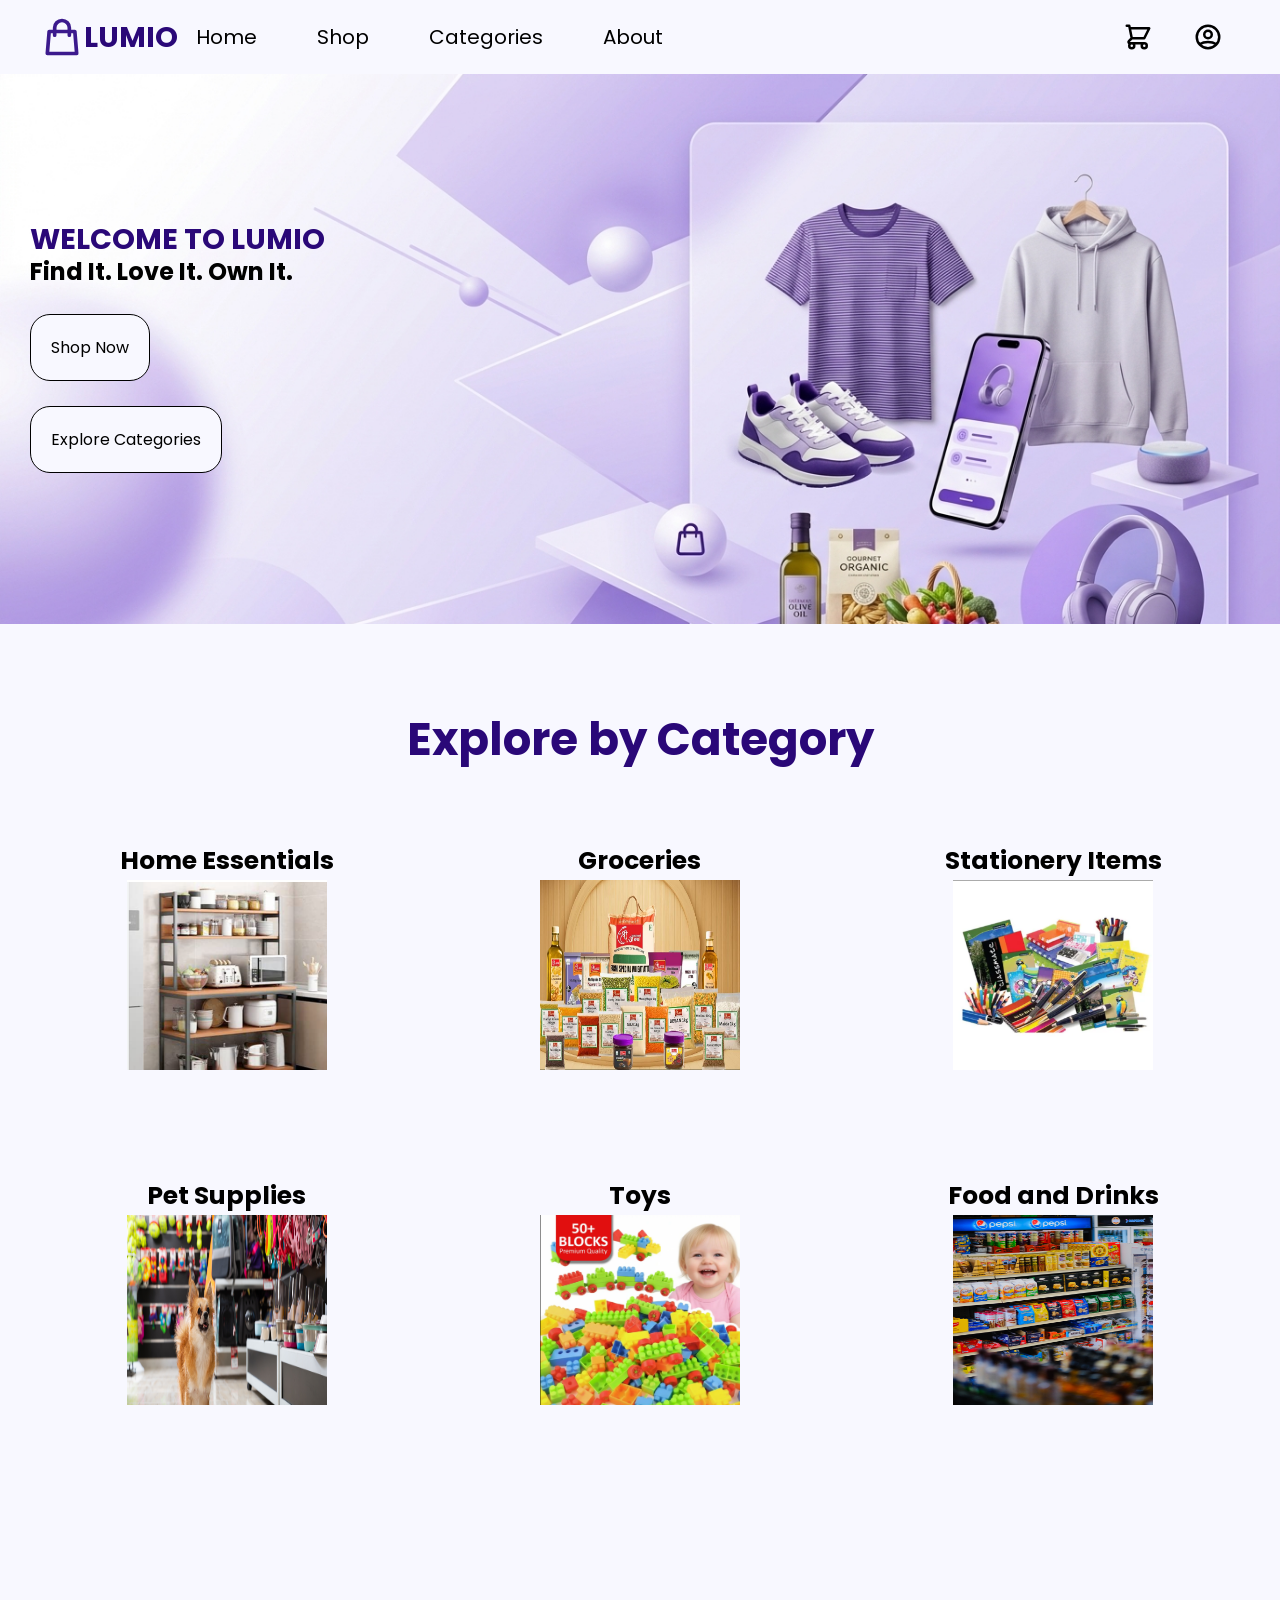
==== index.html @ 8ba70342 "Added the cart page" ====
<!DOCTYPE html>
<html lang="en">

<head>
  <meta charset="UTF-8">
  <meta name="viewport" content="width=device-width, initial-scale=1.0">
  <title>LUMIO</title>
  <link rel="stylesheet" href="./styles.css">
  <link rel="preconnect" href="https://fonts.googleapis.com">
  <link rel="preconnect" href="https://fonts.gstatic.com" crossorigin>
  <link
    href="https://fonts.googleapis.com/css2?family=Poppins:ital,wght@0,100;0,200;0,300;0,400;0,500;0,600;0,700;0,800;0,900;1,100;1,200;1,300;1,400;1,500;1,600;1,700;1,800;1,900&display=swap"
    rel="stylesheet">
</head>

<body>
  <div class="header">
      <svg xmlns="http://www.w3.org/2000/svg" width="44" height="44" viewBox="0 0 24 24" fill="none" stroke="#3C1A8D"
        stroke-width="2" stroke-linecap="round" stroke-linejoin="round">
        <path d="M16 11V7a4 4 0 0 0-8 0v4M5 9h14l1 12H4L5 9z" />
      </svg><span>
        <a href="./index.html"><h1>LUMIO</h1></a>
      </span>

    <ul class="links">
      <li class="links"><a href="./index.html">Home</a></li>
      <li class="links"><a href="#">Shop</a></li>
      <li class="links"><a href="./public/categories.html">Categories</a></li>
      <li class="links"><a href="./public/about.html">About</a></li>

      <div class="icons">
        <li>
          <a href="./public/cart.html"><svg xmlns="http://www.w3.org/2000/svg" width="30" height="30"
              viewBox="0 0 24 24" fill="none" stroke="currentColor" stroke-width="2" stroke-linecap="round"
              stroke-linejoin="round">
              <path
                d="M3 3h2l.4 2M7 13h10l4-8H5.4M7 13L5.4 5M7 13l-2.293 2.293c-.63.63-.184 1.707.707 1.707H17m0 0a2 2 0 100 4 2 2 0 000-4zm-8 2a2 2 0 11-4 0 2 2 0 014 0z" />
            </svg></a>
        </li>
        <li>
          <svg xmlns="http://www.w3.org/2000/svg" width="30" height="30" viewBox="0 0 24 24" fill="none"
            stroke="currentColor" stroke-width="2" stroke-linecap="round" stroke-linejoin="round">
            <path
              d="M5.121 17.804A13.937 13.937 0 0112 16c2.5 0 4.847.655 6.879 1.804M15 10a3 3 0 11-6 0 3 3 0 016 0zm6 2a9 9 0 11-18 0 9 9 0 0118 0z" />
          </svg>
        </li>
      </div>

    </ul>
  </div>

  <section class="banner">
    <h1>WELCOME TO LUMIO</h1>
    <h2>Find It. Love It. Own It.</h2>
    <br>
    <a id="shop-now" href="./index.html">Shop Now</a>
    <br>
    <a id="categories" href="./public/categories.html">Explore Categories</a>

  </section>

  <section class="main-content">
    <h1>Explore by Category</h1>
    <div class="rows">
      <div class="home">
        <h2>Home Essentials</h2>
        <a href="./public/home.html"><img src="./assets/images/home.png" alt=""></a>
      </div>
      <div class="groceries">
        <h2>Groceries</h2>
        <a href="./public/groceries.html"><img src="./assets/images/groceries.jpg" alt=""></a>
      </div>
      <div class="stationery">
        <h2>Stationery Items</h2>
        <a href="./public/stationery.html"><img src="./assets/images/stationery.png" alt=""></a>
      </div>
      <div class="pet">
        <h2>Pet Supplies</h2>
        <a href="./public/pet.html"><img src="./assets/images/pets.png" alt=""></a>
      </div>
      <div class="toys">
        <h2>Toys</h2>
        <a href="./public/toys.html"><img src="./assets/images/toys.png" alt=""></a>
      </div>
      <div class="food_drinks">
        <h2>Food and Drinks</h2>
        <a href="./public/food_drinks.html"><img src="./assets/images/food_drinks.jpg" alt=""></a>
      </div>
    </div>
  </section>
</body>

</html>
---- styles.css ----
* {
  margin: 0;
  padding: 0;
  background-color: ghostwhite;
  box-sizing: border-box;
  font-family: "Poppins", sans-serif;
}


.header {
  display: flex;
  justify-content: space-between;
  align-items: center;
  padding: 15px 40px;
  /* 40px provides padding on left & right */
  width: 100%;
}

/* Brand Logo & Name */
.header>svg,
svg {
  display: block;
  margin: 0;
}

h1 {
  font-size: 1.8rem;
  line-height: 1;
  font-optical-sizing: auto;
  font-weight: 700;
  font-style: normal;
  color: #2A0878;
}

/* Nav Links */
.links {
  list-style: none;
  display: flex;
  align-items: center;
  gap: 60px;
  margin: 0 auto;
  /* keeps links centered */
  font-optical-sizing: auto;
  font-weight: 400;
  font-style: normal;
  font-size: 20px;
}

.links li a{
  text-decoration: none;
  position: relative;
}

/* Icons on the far right with a gap */
.icons {
  display: flex;
  align-items: center;
  gap: 40px;
  margin-left: 400px;
  /* pushes icons all the way to the right */
  margin-right: 0px;
  /* adjust this value to increase/decrease gap from the right */
}

a {
  text-decoration: none;
  color: black;
}


.banner {
  background-image: url(./assets/images/banner.png);
  background-size: cover;
  width: 100%;
  height: 550px;

  display: flex;
  flex-direction: column;
  justify-content: center;
  align-items: flex-start;
  padding: 30px;
}

.banner > h1,.banner>h2 {
  background: transparent;
}

.banner #shop-now {
  border: 1px solid black;
  padding: 20px;
  border-radius: 20px;
}

.banner #categories {
  border: 1px solid black;
  padding: 20px;
  border-radius: 20px;
}

.main-content {
  padding: 10px;
}

.main-content h1 {
  margin: auto;
  text-align: center;
  font-size: 45px;
  padding: 20px;
  margin-top: 5%;
}

.rows {
  padding: 60px;
  display: grid;
  grid-template-rows: repeat(3, 1fr);
  grid-template-columns: repeat(3, 1fr);
  gap: 100px;
}

.rows div {
  display: flex;
  flex-direction: column;
  align-items: center;
}

.rows img {
  height: 190px;
  width: 200px;
}

.rows h2 {
  font-size:25px;
}
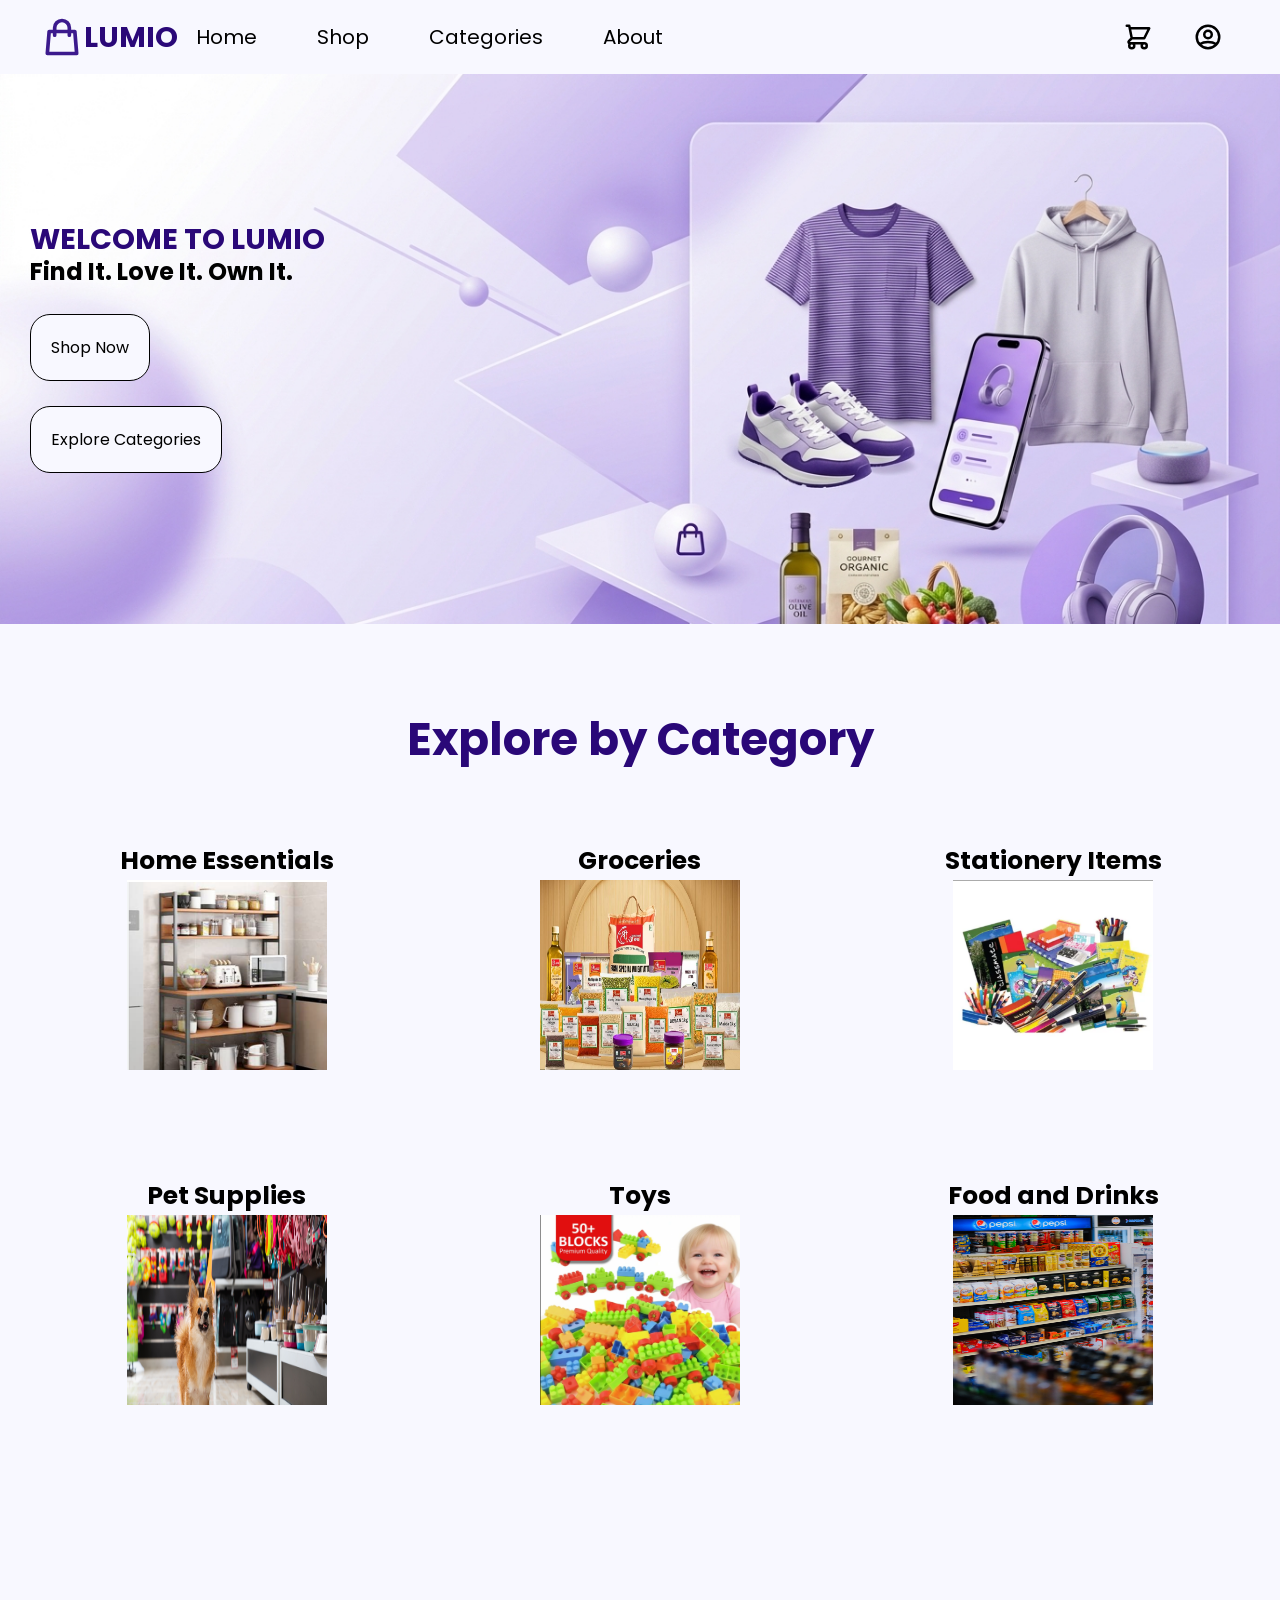
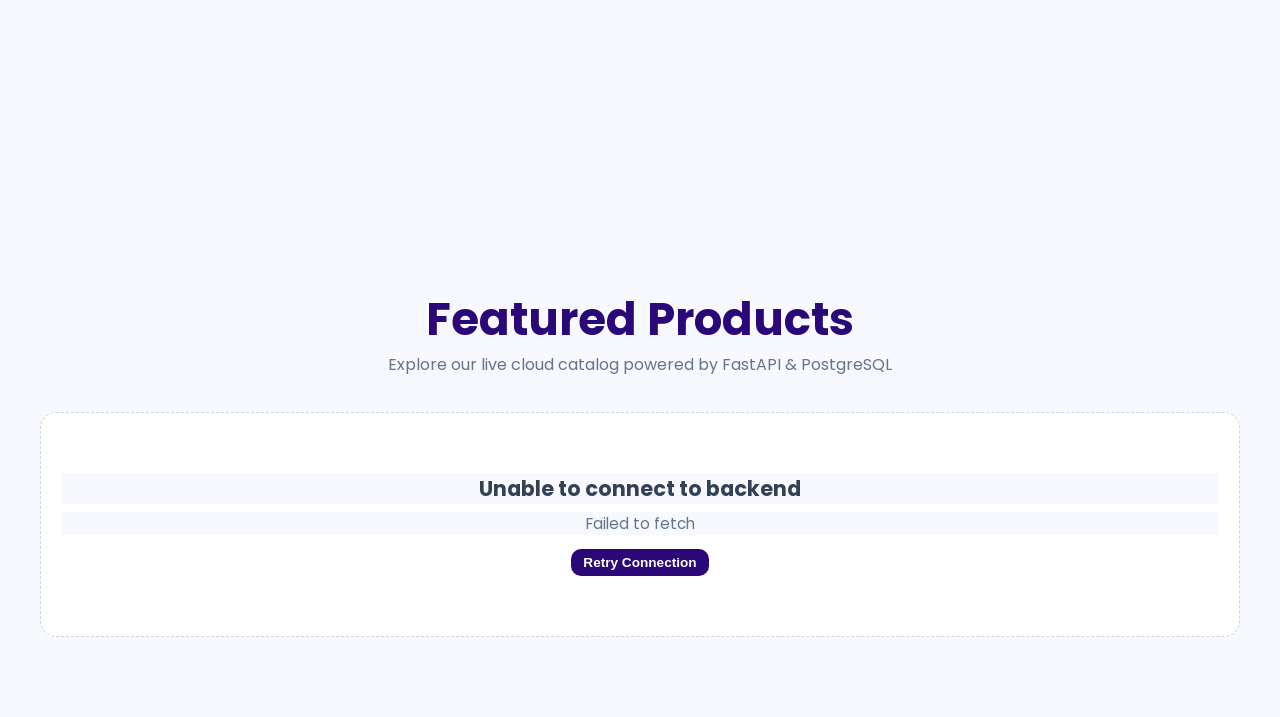
==== commit 3b970f60: "feat: integrate user and product backend with frontend catalog and cart Connect the static frontend " ====
--- a/index.html
+++ b/index.html
@@ -6,6 +6,7 @@
   <meta name="viewport" content="width=device-width, initial-scale=1.0">
   <title>LUMIO</title>
   <link rel="stylesheet" href="./styles.css">
+  <link rel="stylesheet" href="./assets/css/lumio-integration.css">
   <link rel="preconnect" href="https://fonts.googleapis.com">
   <link rel="preconnect" href="https://fonts.gstatic.com" crossorigin>
   <link
@@ -24,7 +25,7 @@
 
     <ul class="links">
       <li class="links"><a href="./index.html">Home</a></li>
-      <li class="links"><a href="#">Shop</a></li>
+      <li class="links"><a href="#featured-products">Shop</a></li>
       <li class="links"><a href="./public/categories.html">Categories</a></li>
       <li class="links"><a href="./public/about.html">About</a></li>
 
@@ -53,7 +54,7 @@
     <h1>WELCOME TO LUMIO</h1>
     <h2>Find It. Love It. Own It.</h2>
     <br>
-    <a id="shop-now" href="./index.html">Shop Now</a>
+    <a id="shop-now" href="#featured-products">Shop Now</a>
     <br>
     <a id="categories" href="./public/categories.html">Explore Categories</a>
 
@@ -88,6 +89,25 @@
       </div>
     </div>
   </section>
+
+  <!-- Featured Products from Backend (PostgreSQL) -->
+  <section class="main-content" id="featured-products" style="margin-top: 30px; margin-bottom: 80px; padding: 0 40px;">
+    <h1>Featured Products</h1>
+    <p style="text-align: center; color: #64748b; font-size: 1rem; margin-top: -10px; margin-bottom: 35px;">
+      Explore our live cloud catalog powered by FastAPI & PostgreSQL
+    </p>
+    <div class="catalog-grid" id="catalog-grid" data-category="All">
+      <div class="lumio-loading-spinner">
+        <div class="lumio-spinner-circle"></div>
+        <span>Loading products from database...</span>
+      </div>
+    </div>
+  </section>
+
+  <!-- Full-Stack Backend Integration Scripts -->
+  <script src="./assets/js/api.js"></script>
+  <script src="./assets/js/lumio-ui.js"></script>
+  <script src="./assets/js/catalog.js"></script>
 </body>
 
 </html>
--- a/assets/css/lumio-integration.css
+++ b/assets/css/lumio-integration.css
@@ -0,0 +1,632 @@
+/* =========================================================
+   LUMIO Full-Stack Integration Styles
+   Colors: #2A0878, #3C1A8D, Accent: #7C3AED, Background: ghostwhite
+   ========================================================= */
+
+/* Header Cart Badge & User Pill */
+.header .icons li {
+  position: relative;
+  cursor: pointer;
+  display: flex;
+  align-items: center;
+}
+
+.cart-icon-wrapper {
+  position: relative;
+  display: inline-flex;
+  align-items: center;
+  justify-content: center;
+}
+
+.cart-badge {
+  position: absolute;
+  top: -8px;
+  right: -10px;
+  background-color: #ef4444;
+  color: #ffffff;
+  font-size: 0.72rem;
+  font-weight: 700;
+  min-width: 20px;
+  height: 20px;
+  border-radius: 9999px;
+  display: inline-flex;
+  align-items: center;
+  justify-content: center;
+  padding: 0 4px;
+  box-shadow: 0 2px 6px rgba(239, 68, 68, 0.4);
+  transition: transform 0.2s cubic-bezier(0.175, 0.885, 0.32, 1.275);
+}
+
+.cart-badge.bump {
+  transform: scale(1.3);
+}
+
+.user-status-pill {
+  display: inline-flex;
+  align-items: center;
+  gap: 8px;
+  padding: 6px 14px;
+  background-color: #ede9fe;
+  color: #3c1a8d;
+  border-radius: 20px;
+  font-size: 0.85rem;
+  font-weight: 600;
+  cursor: pointer;
+  transition: all 0.2s;
+  border: 1px solid #ddd6fe;
+}
+
+.user-status-pill:hover {
+  background-color: #ddd6fe;
+}
+
+.user-status-pill .user-role-badge {
+  font-size: 0.7rem;
+  text-transform: uppercase;
+  background: #3c1a8d;
+  color: #ffffff;
+  padding: 2px 7px;
+  border-radius: 10px;
+}
+
+/* Modals Overlay */
+.lumio-modal-backdrop {
+  position: fixed;
+  inset: 0;
+  background-color: rgba(15, 23, 42, 0.55);
+  backdrop-filter: blur(4px);
+  z-index: 99999;
+  display: flex;
+  align-items: center;
+  justify-content: center;
+  padding: 20px;
+  opacity: 0;
+  pointer-events: none;
+  transition: opacity 0.25s ease;
+}
+
+.lumio-modal-backdrop.active {
+  opacity: 1;
+  pointer-events: auto;
+}
+
+.lumio-modal {
+  background: #ffffff;
+  border-radius: 16px;
+  box-shadow: 0 20px 40px rgba(42, 8, 120, 0.16);
+  width: 100%;
+  max-width: 520px;
+  max-height: 90vh;
+  overflow-y: auto;
+  position: relative;
+  transform: scale(0.95) translateY(10px);
+  transition: transform 0.25s ease;
+  padding: 28px;
+}
+
+.lumio-modal-backdrop.active .lumio-modal {
+  transform: scale(1) translateY(0);
+}
+
+.lumio-modal.modal-large {
+  max-width: 760px;
+}
+
+.modal-header {
+  display: flex;
+  align-items: center;
+  justify-content: space-between;
+  margin-bottom: 20px;
+  border-bottom: 1px solid #f1f1f5;
+  padding-bottom: 14px;
+}
+
+.modal-header h3 {
+  font-size: 1.4rem;
+  color: #2a0878;
+  font-weight: 700;
+  display: flex;
+  align-items: center;
+  gap: 10px;
+}
+
+.modal-close-btn {
+  background: transparent;
+  border: none;
+  font-size: 1.5rem;
+  color: #94a3b8;
+  cursor: pointer;
+  line-height: 1;
+  padding: 4px 8px;
+  border-radius: 6px;
+  transition: all 0.2s;
+}
+
+.modal-close-btn:hover {
+  color: #1e293b;
+  background: #f1f5f9;
+}
+
+/* Auth Tabs */
+.auth-tabs {
+  display: flex;
+  background: #f1f5f9;
+  border-radius: 10px;
+  padding: 4px;
+  margin-bottom: 22px;
+  gap: 4px;
+}
+
+.auth-tab-btn {
+  flex: 1;
+  padding: 10px;
+  border: none;
+  background: transparent;
+  font-size: 0.92rem;
+  font-weight: 600;
+  color: #64748b;
+  border-radius: 8px;
+  cursor: pointer;
+  transition: all 0.2s;
+}
+
+.auth-tab-btn.active {
+  background: #ffffff;
+  color: #2a0878;
+  box-shadow: 0 2px 8px rgba(0, 0, 0, 0.06);
+}
+
+/* Form Controls */
+.lumio-form-group {
+  margin-bottom: 16px;
+}
+
+.lumio-form-group label {
+  display: block;
+  font-size: 0.88rem;
+  font-weight: 600;
+  color: #334155;
+  margin-bottom: 6px;
+}
+
+.lumio-form-control {
+  width: 100%;
+  padding: 11px 14px;
+  border: 1.5px solid #e2e8f0;
+  border-radius: 10px;
+  font-size: 0.95rem;
+  font-family: inherit;
+  transition: border-color 0.2s, box-shadow 0.2s;
+  background-color: #f8fafc;
+  outline: none;
+}
+
+.lumio-form-control:focus {
+  border-color: #3c1a8d;
+  background-color: #ffffff;
+  box-shadow: 0 0 0 3px rgba(60, 26, 141, 0.12);
+}
+
+.lumio-form-row {
+  display: flex;
+  gap: 14px;
+}
+
+.lumio-form-row .lumio-form-group {
+  flex: 1;
+}
+
+/* Lumio Buttons */
+.lumio-btn {
+  display: inline-flex;
+  align-items: center;
+  justify-content: center;
+  gap: 8px;
+  width: 100%;
+  padding: 12px 20px;
+  border: none;
+  border-radius: 10px;
+  font-size: 0.98rem;
+  font-weight: 600;
+  cursor: pointer;
+  transition: all 0.2s;
+}
+
+.lumio-btn-primary {
+  background-color: #2a0878;
+  color: #ffffff;
+}
+
+.lumio-btn-primary:hover {
+  background-color: #3c1a8d;
+  box-shadow: 0 4px 12px rgba(42, 8, 120, 0.25);
+}
+
+.lumio-btn-secondary {
+  background-color: #f1f5f9;
+  color: #334155;
+}
+
+.lumio-btn-secondary:hover {
+  background-color: #e2e8f0;
+}
+
+.lumio-btn-danger {
+  background-color: #fee2e2;
+  color: #dc2626;
+}
+
+.lumio-btn-danger:hover {
+  background-color: #fecaca;
+}
+
+.lumio-btn-sm {
+  padding: 6px 12px;
+  font-size: 0.85rem;
+  width: auto;
+}
+
+/* Quick Login Demo Buttons */
+.demo-quick-logins {
+  margin-top: 18px;
+  padding: 12px;
+  background: #faf5ff;
+  border: 1px dashed #d8b4fe;
+  border-radius: 10px;
+}
+
+.demo-quick-logins p {
+  font-size: 0.8rem;
+  color: #6b21a8;
+  font-weight: 600;
+  margin-bottom: 8px;
+}
+
+.demo-login-tags {
+  display: flex;
+  flex-direction: column;
+  gap: 6px;
+}
+
+.demo-login-btn {
+  background: #ffffff;
+  border: 1px solid #e9d5ff;
+  border-radius: 8px;
+  padding: 7px 12px;
+  font-size: 0.82rem;
+  text-align: left;
+  cursor: pointer;
+  color: #3b0764;
+  display: flex;
+  justify-content: space-between;
+  align-items: center;
+  transition: all 0.15s;
+}
+
+.demo-login-btn:hover {
+  background: #f3e8ff;
+  border-color: #c084fc;
+}
+
+/* User Profile Card inside Modal */
+.user-profile-card {
+  text-align: center;
+  padding: 10px 0;
+}
+
+.user-profile-avatar {
+  width: 72px;
+  height: 72px;
+  border-radius: 50%;
+  background: linear-gradient(135deg, #3c1a8d, #7c3aed);
+  color: #ffffff;
+  font-size: 1.8rem;
+  font-weight: 700;
+  display: inline-flex;
+  align-items: center;
+  justify-content: center;
+  margin-bottom: 12px;
+  box-shadow: 0 4px 12px rgba(60, 26, 141, 0.25);
+}
+
+.user-profile-name {
+  font-size: 1.3rem;
+  font-weight: 700;
+  color: #1e1b4b;
+}
+
+.user-profile-email {
+  font-size: 0.9rem;
+  color: #64748b;
+  margin-bottom: 10px;
+}
+
+.user-profile-meta {
+  display: flex;
+  justify-content: center;
+  gap: 12px;
+  margin-bottom: 20px;
+}
+
+.profile-tag {
+  display: inline-flex;
+  align-items: center;
+  gap: 5px;
+  padding: 4px 12px;
+  border-radius: 20px;
+  font-size: 0.8rem;
+  font-weight: 600;
+  background: #f1f5f9;
+  color: #475569;
+}
+
+.profile-tag.role-retailer {
+  background: #fef3c7;
+  color: #b45309;
+}
+
+.profile-tag.role-customer {
+  background: #dbeafe;
+  color: #1d4ed8;
+}
+
+/* Toast Notifications */
+.lumio-toast-container {
+  position: fixed;
+  bottom: 24px;
+  right: 24px;
+  display: flex;
+  flex-direction: column;
+  gap: 10px;
+  z-index: 100000;
+  pointer-events: none;
+}
+
+.lumio-toast {
+  background: #ffffff;
+  color: #1e293b;
+  padding: 14px 20px;
+  border-radius: 12px;
+  box-shadow: 0 10px 30px rgba(0, 0, 0, 0.12);
+  display: flex;
+  align-items: center;
+  gap: 12px;
+  font-size: 0.92rem;
+  font-weight: 500;
+  border-left: 5px solid #2a0878;
+  pointer-events: auto;
+  animation: toastSlideIn 0.3s ease forwards;
+  min-width: 280px;
+  max-width: 420px;
+}
+
+.lumio-toast.success {
+  border-left-color: #10b981;
+}
+
+.lumio-toast.error {
+  border-left-color: #ef4444;
+}
+
+@keyframes toastSlideIn {
+  from {
+    transform: translateX(100%);
+    opacity: 0;
+  }
+  to {
+    transform: translateX(0);
+    opacity: 1;
+  }
+}
+
+/* Retailer Product Management Table */
+.retailer-product-table {
+  width: 100%;
+  border-collapse: collapse;
+  margin-top: 15px;
+  font-size: 0.88rem;
+}
+
+.retailer-product-table th,
+.retailer-product-table td {
+  padding: 10px 12px;
+  text-align: left;
+  border-bottom: 1px solid #f1f5f9;
+}
+
+.retailer-product-table th {
+  background: #f8fafc;
+  color: #475569;
+  font-weight: 600;
+}
+
+.retailer-product-table tr:hover td {
+  background: #fdfcff;
+}
+
+/* Loading & Empty States */
+.lumio-loading-spinner {
+  display: flex;
+  flex-direction: column;
+  align-items: center;
+  justify-content: center;
+  padding: 60px 20px;
+  color: #2a0878;
+  font-weight: 600;
+  gap: 12px;
+  grid-column: 1 / -1;
+}
+
+.lumio-spinner-circle {
+  width: 40px;
+  height: 40px;
+  border: 4px solid #e9d5ff;
+  border-top-color: #3c1a8d;
+  border-radius: 50%;
+  animation: spin 0.8s linear infinite;
+}
+
+@keyframes spin {
+  to {
+    transform: rotate(360deg);
+  }
+}
+
+.lumio-empty-state {
+  grid-column: 1 / -1;
+  text-align: center;
+  padding: 60px 20px;
+  background: #ffffff;
+  border-radius: 16px;
+  border: 1px dashed #cbd5e1;
+}
+
+.lumio-empty-state h3 {
+  font-size: 1.3rem;
+  color: #334155;
+  margin-bottom: 8px;
+}
+
+.lumio-empty-state p {
+  color: #64748b;
+  font-size: 0.95rem;
+}
+
+/* =========================================================
+   CATALOG GRID & CARDS (SHARED STYLES)
+   ========================================================= */
+.catalog-grid {
+  display: grid;
+  grid-template-columns: repeat(auto-fill, minmax(260px, 1fr));
+  gap: 22px;
+  background: transparent;
+  width: 100%;
+}
+
+.card {
+  background-color: #ffffff;
+  border: 1px solid #e9e3f7;
+  border-radius: 12px;
+  overflow: hidden;
+  box-shadow: 0 4px 14px rgba(42, 8, 120, 0.04);
+  display: flex;
+  flex-direction: column;
+  transition: transform 0.2s, box-shadow 0.2s;
+}
+
+.card:hover {
+  transform: translateY(-4px);
+  box-shadow: 0 8px 22px rgba(42, 8, 120, 0.08);
+}
+
+.card-media {
+  width: 100%;
+  height: 200px;
+  background-color: #f7f6fb;
+  display: flex;
+  align-items: center;
+  justify-content: center;
+  overflow: hidden;
+}
+
+.card-media img {
+  width: 100%;
+  height: 100%;
+  object-fit: cover;
+}
+
+.card-info {
+  padding: 16px;
+  display: flex;
+  flex-direction: column;
+  flex-grow: 1;
+  background-color: #ffffff;
+}
+
+.card-info h3 {
+  font-size: 1.05rem;
+  font-weight: 600;
+  color: #1e1b4b;
+  margin-bottom: 6px;
+  background: transparent;
+}
+
+.card-info .price {
+  font-size: 1.25rem;
+  font-weight: 700;
+  color: #2a0878;
+  margin-bottom: 6px;
+  background: transparent;
+}
+
+.badge {
+  display: inline-block;
+  align-self: flex-start;
+  font-size: 0.75rem;
+  font-weight: 600;
+  padding: 3px 10px;
+  border-radius: 12px;
+  margin-bottom: 8px;
+}
+
+.badge.in-stock {
+  color: #16a34a;
+  background-color: #dcfce7;
+}
+
+.badge.low-stock {
+  color: #d97706;
+  background-color: #fef3c7;
+}
+
+.rating {
+  display: flex;
+  align-items: center;
+  gap: 4px;
+  font-size: 0.82rem;
+  margin-bottom: 14px;
+  background: transparent;
+}
+
+.rating .star {
+  color: #eab308;
+  font-size: 1rem;
+  background: transparent;
+}
+
+.rating .score {
+  font-weight: 600;
+  color: #1f2937;
+  background: transparent;
+}
+
+.rating .count {
+  color: #6b7280;
+  background: transparent;
+}
+
+.cart-btn {
+  margin-top: auto;
+  width: 100%;
+  padding: 10px;
+  background-color: #2a0878;
+  color: #ffffff;
+  border: none;
+  border-radius: 8px;
+  font-size: 0.92rem;
+  font-weight: 600;
+  display: flex;
+  align-items: center;
+  justify-content: center;
+  gap: 8px;
+  cursor: pointer;
+  transition: opacity 0.2s;
+}
+
+.cart-btn:hover {
+  opacity: 0.9;
+}
+
+.cart-btn svg {
+  background: transparent;
+}
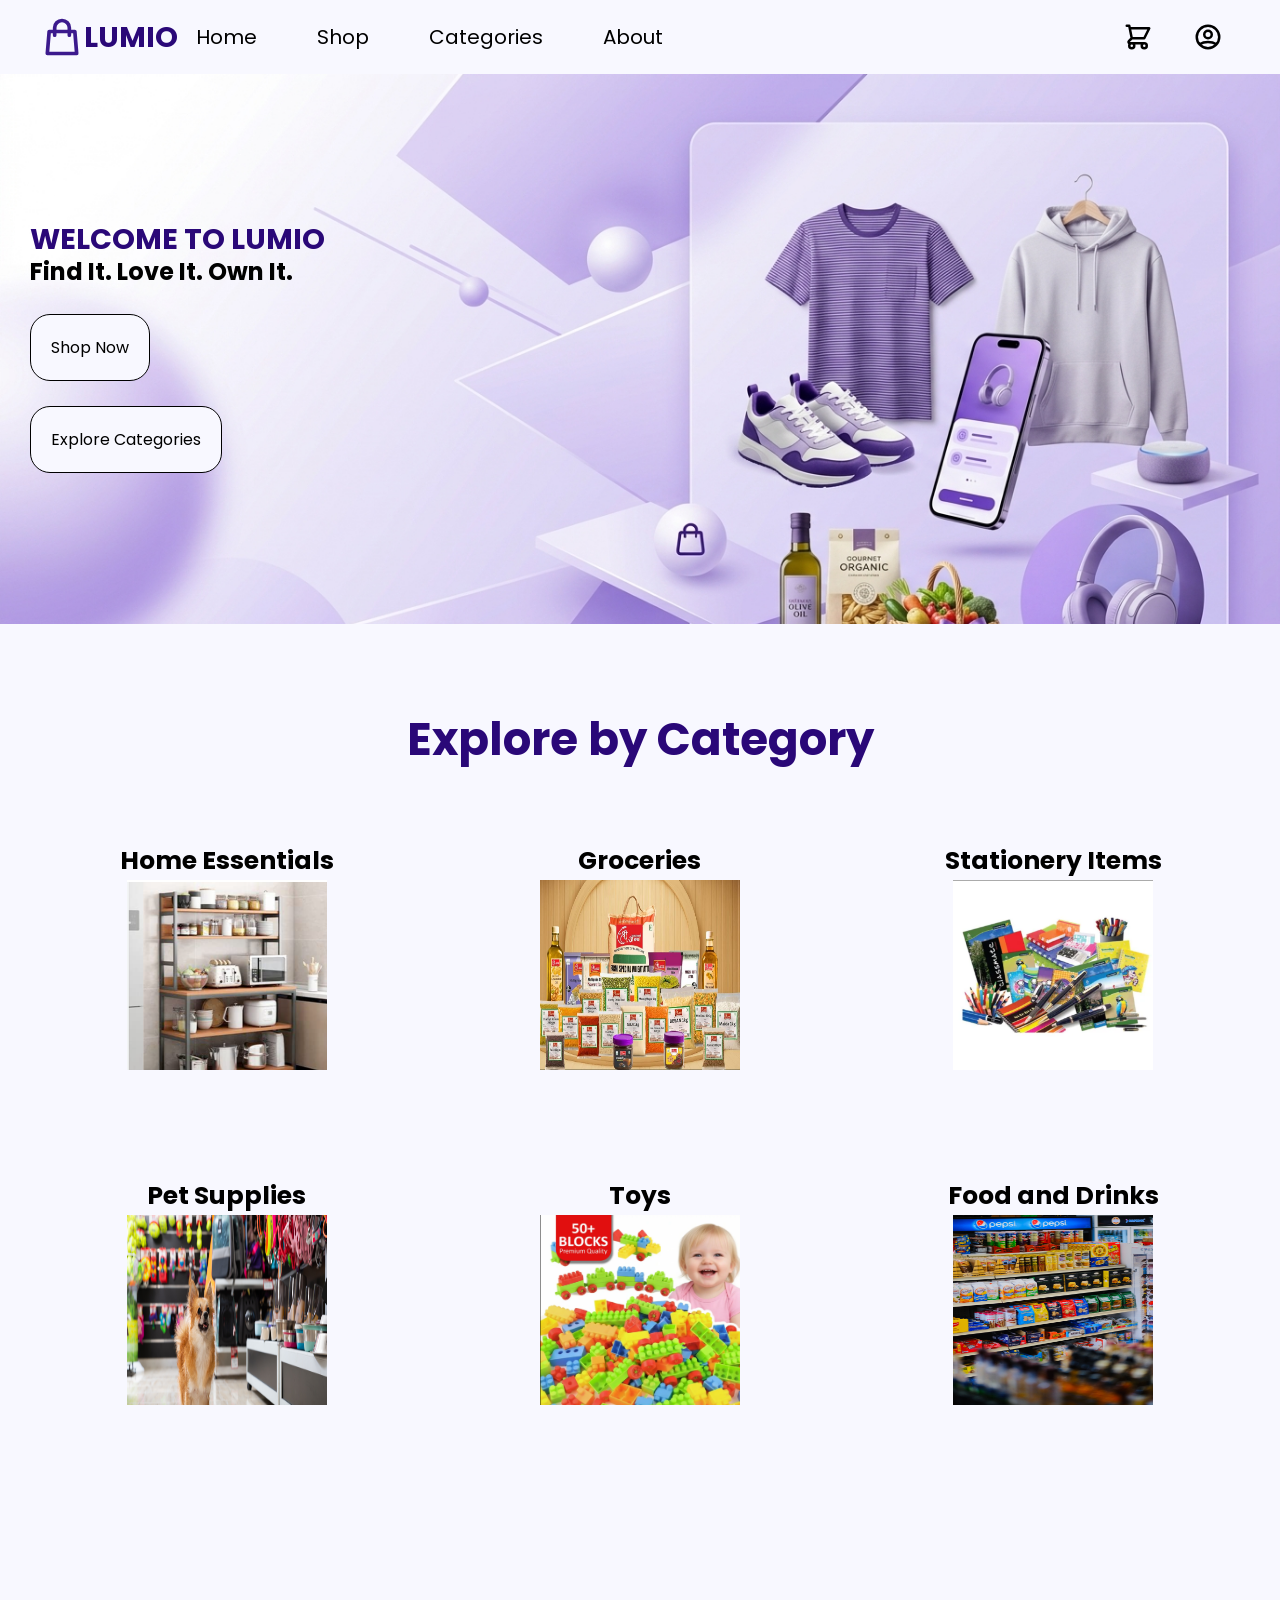
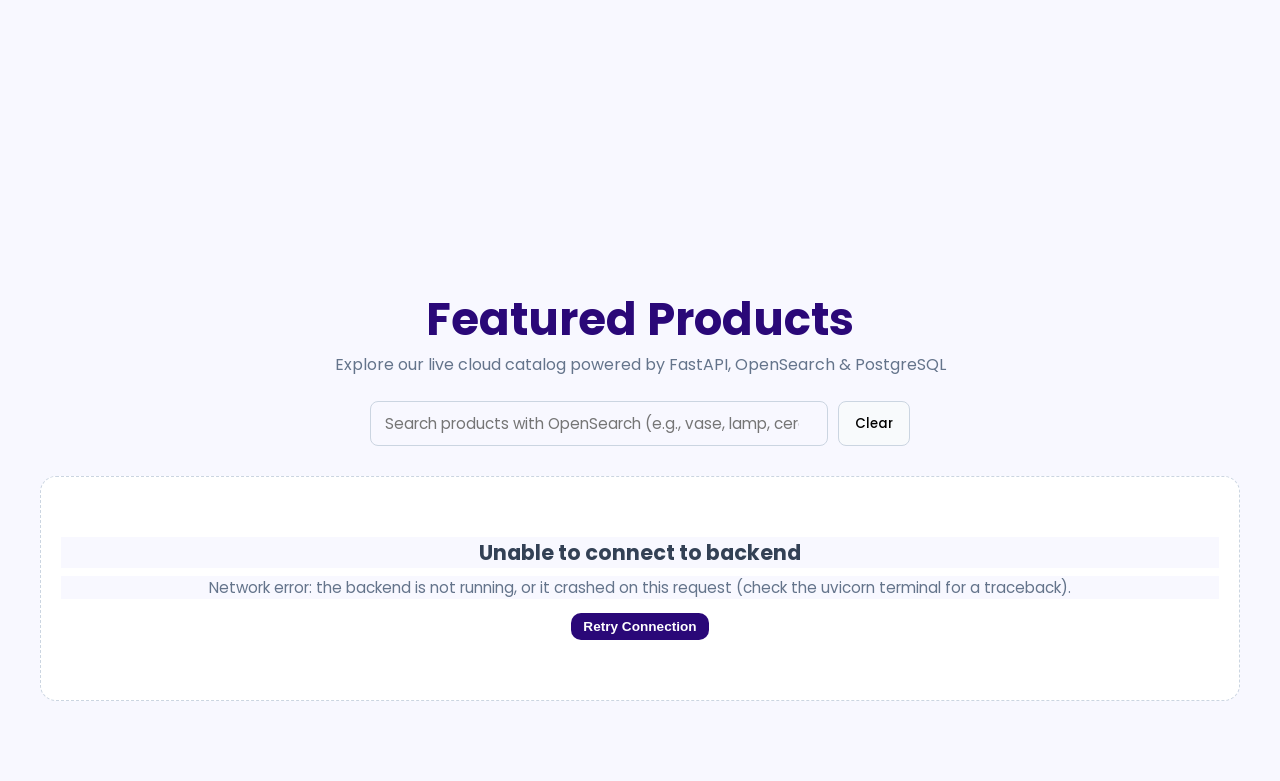
==== commit 6888ec0f: "Made some changes the index.html file." ====
--- a/index.html
+++ b/index.html
@@ -16,12 +16,14 @@
 
 <body>
   <div class="header">
-      <svg xmlns="http://www.w3.org/2000/svg" width="44" height="44" viewBox="0 0 24 24" fill="none" stroke="#3C1A8D"
-        stroke-width="2" stroke-linecap="round" stroke-linejoin="round">
-        <path d="M16 11V7a4 4 0 0 0-8 0v4M5 9h14l1 12H4L5 9z" />
-      </svg><span>
-        <a href="./index.html"><h1>LUMIO</h1></a>
-      </span>
+    <svg xmlns="http://www.w3.org/2000/svg" width="44" height="44" viewBox="0 0 24 24" fill="none" stroke="#3C1A8D"
+      stroke-width="2" stroke-linecap="round" stroke-linejoin="round">
+      <path d="M16 11V7a4 4 0 0 0-8 0v4M5 9h14l1 12H4L5 9z" />
+    </svg><span>
+      <a href="./index.html">
+        <h1>LUMIO</h1>
+      </a>
+    </span>
 
     <ul class="links">
       <li class="links"><a href="./index.html">Home</a></li>
@@ -93,9 +95,22 @@
   <!-- Featured Products from Backend (PostgreSQL) -->
   <section class="main-content" id="featured-products" style="margin-top: 30px; margin-bottom: 80px; padding: 0 40px;">
     <h1>Featured Products</h1>
-    <p style="text-align: center; color: #64748b; font-size: 1rem; margin-top: -10px; margin-bottom: 35px;">
-      Explore our live cloud catalog powered by FastAPI & PostgreSQL
+    <p style="text-align: center; color: #64748b; font-size: 1rem; margin-top: -10px; margin-bottom: 24px;">
+      Explore our live cloud catalog powered by FastAPI, OpenSearch & PostgreSQL
     </p>
+
+    <!-- OpenSearch / Catalog Search Bar -->
+    <div id="lumio-search-bar"
+      style="display: flex; justify-content: center; gap: 10px; max-width: 540px; margin: 0 auto 30px;">
+      <input type="search" id="product-search-input"
+        placeholder="Search products with OpenSearch (e.g., vase, lamp, ceramic)..." aria-label="Search products"
+        style="flex: 1; padding: 10px 14px; border: 1px solid #cbd5e1; border-radius: 8px; font-family: inherit; font-size: 0.95rem;" />
+      <button type="button" id="clear-search-btn"
+        style="padding: 10px 16px; border: 1px solid #cbd5e1; border-radius: 8px; background: #f8fafc; cursor: pointer; font-family: inherit; font-weight: 500;">
+        Clear
+      </button>
+    </div>
+
     <div class="catalog-grid" id="catalog-grid" data-category="All">
       <div class="lumio-loading-spinner">
         <div class="lumio-spinner-circle"></div>
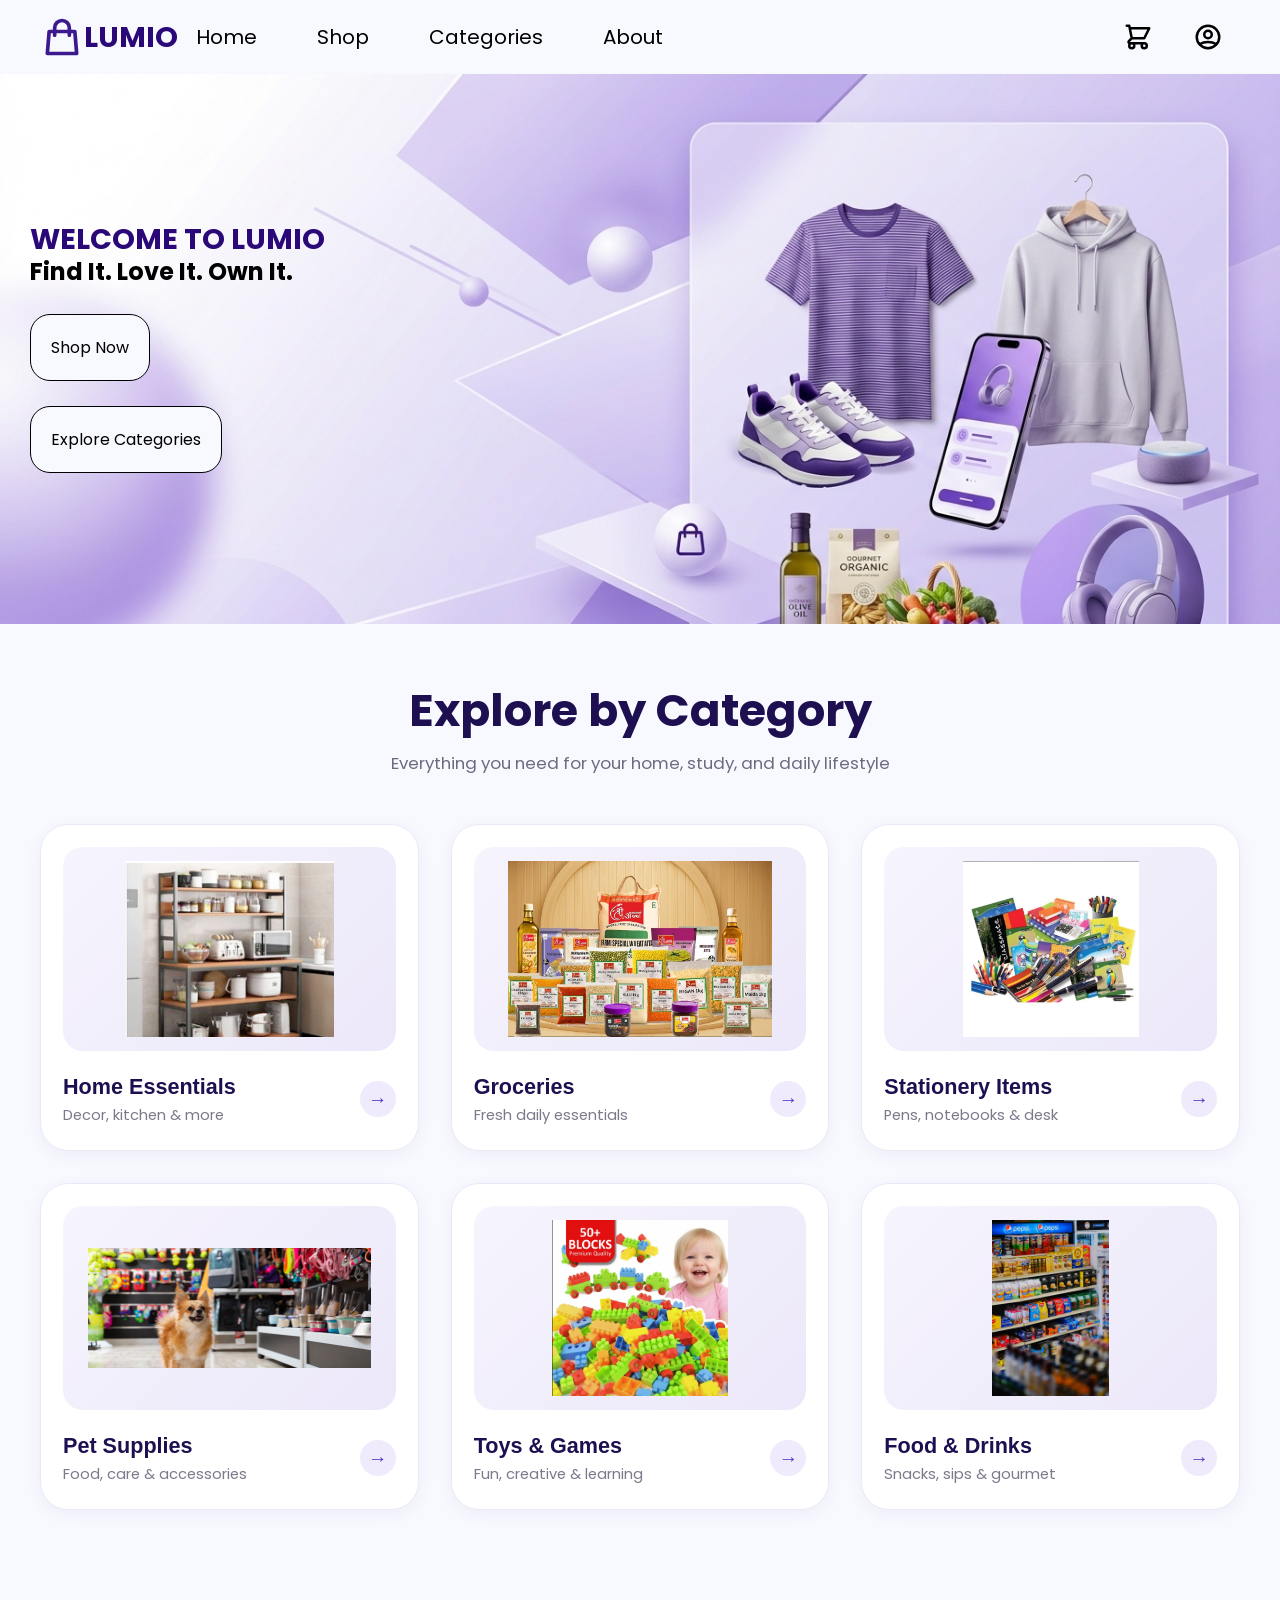
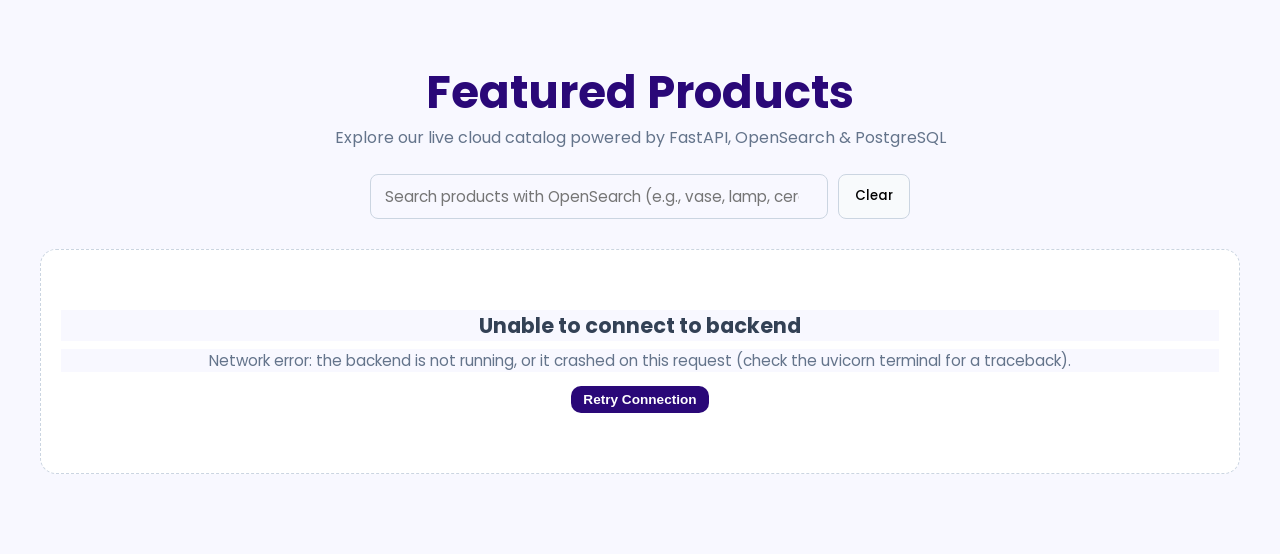
==== commit cba7c563: "Made some changes to the ui." ====
--- a/index.html
+++ b/index.html
@@ -62,35 +62,90 @@
 
   </section>
 
-  <section class="main-content">
-    <h1>Explore by Category</h1>
-    <div class="rows">
-      <div class="home">
-        <h2>Home Essentials</h2>
-        <a href="./public/home.html"><img src="./assets/images/home.png" alt=""></a>
+  <section class="category-section">
+  <h2 class="category-heading">Explore by Category</h2>
+  <p class="category-subheading">Everything you need for your home, study, and daily lifestyle</p>
+
+  <div class="category-grid">
+    <a class="category-card" href="./public/home.html">
+      <div class="category-img">
+        <img src="./assets/images/home.png" alt="Home Essentials">
       </div>
-      <div class="groceries">
-        <h2>Groceries</h2>
-        <a href="./public/groceries.html"><img src="./assets/images/groceries.jpg" alt=""></a>
+      <div class="category-info">
+        <div class="category-text">
+          <h3>Home Essentials</h3>
+          <p>Decor, kitchen &amp; more</p>
+        </div>
+        <span class="category-arrow">→</span>
       </div>
-      <div class="stationery">
-        <h2>Stationery Items</h2>
-        <a href="./public/stationery.html"><img src="./assets/images/stationery.png" alt=""></a>
+    </a>
+
+    <a class="category-card" href="./public/groceries.html">
+      <div class="category-img">
+        <img src="./assets/images/groceries.jpg" alt="Groceries">
       </div>
-      <div class="pet">
-        <h2>Pet Supplies</h2>
-        <a href="./public/pet.html"><img src="./assets/images/pets.png" alt=""></a>
+      <div class="category-info">
+        <div class="category-text">
+          <h3>Groceries</h3>
+          <p>Fresh daily essentials</p>
+        </div>
+        <span class="category-arrow">→</span>
       </div>
-      <div class="toys">
-        <h2>Toys</h2>
-        <a href="./public/toys.html"><img src="./assets/images/toys.png" alt=""></a>
+    </a>
+
+    <a class="category-card" href="./public/stationery.html">
+      <div class="category-img">
+        <img src="./assets/images/stationery.png" alt="Stationery Items">
       </div>
-      <div class="food_drinks">
-        <h2>Food and Drinks</h2>
-        <a href="./public/food_drinks.html"><img src="./assets/images/food_drinks.jpg" alt=""></a>
+      <div class="category-info">
+        <div class="category-text">
+          <h3>Stationery Items</h3>
+          <p>Pens, notebooks &amp; desk</p>
+        </div>
+        <span class="category-arrow">→</span>
       </div>
-    </div>
-  </section>
+    </a>
+
+    <a class="category-card" href="./public/pet.html">
+      <div class="category-img">
+        <img src="./assets/images/pets.png" alt="Pet Supplies">
+      </div>
+      <div class="category-info">
+        <div class="category-text">
+          <h3>Pet Supplies</h3>
+          <p>Food, care &amp; accessories</p>
+        </div>
+        <span class="category-arrow">→</span>
+      </div>
+    </a>
+
+    <a class="category-card" href="./public/toys.html">
+      <div class="category-img">
+        <img src="./assets/images/toys.png" alt="Toys and Games">
+      </div>
+      <div class="category-info">
+        <div class="category-text">
+          <h3>Toys &amp; Games</h3>
+          <p>Fun, creative &amp; learning</p>
+        </div>
+        <span class="category-arrow">→</span>
+      </div>
+    </a>
+
+    <a class="category-card" href="./public/food_drinks.html">
+      <div class="category-img">
+        <img src="./assets/images/food_drinks.jpg" alt="Food and Drinks">
+      </div>
+      <div class="category-info">
+        <div class="category-text">
+          <h3>Food &amp; Drinks</h3>
+          <p>Snacks, sips &amp; gourmet</p>
+        </div>
+        <span class="category-arrow">→</span>
+      </div>
+    </a>
+  </div>
+</section>
 
   <!-- Featured Products from Backend (PostgreSQL) -->
   <section class="main-content" id="featured-products" style="margin-top: 30px; margin-bottom: 80px; padding: 0 40px;">
--- a/styles.css
+++ b/styles.css
@@ -130,4 +130,111 @@
 
 .rows h2 {
   font-size:25px;
-}+}
+
+/* ===== Explore by Category ===== */
+.category-section {
+  background: #f8f9ff;
+  padding: 60px 40px 80px;
+}
+
+.category-section * {
+  background: transparent; /* cancels the global ghostwhite from "* { }" */
+}
+
+.category-heading {
+  text-align: center;
+  font-size: 2.8rem;
+  font-weight: 700;
+  color: #1e1050;
+  line-height: 1.2;
+}
+
+.category-subheading {
+  text-align: center;
+  color: #6b6b80;
+  font-size: 1.05rem;
+  margin-top: 12px;
+  margin-bottom: 48px;
+}
+
+.category-grid {
+  display: grid;
+  grid-template-columns: repeat(3, 1fr);
+  gap: 32px;
+  max-width: 1300px;
+  margin: 0 auto;
+}
+
+.category-card {
+  display: block;
+  background: #ffffff;
+  border: 1px solid #ece9f7;
+  border-radius: 28px;
+  padding: 22px 22px 24px;
+  box-shadow: 0 4px 16px rgba(60, 26, 141, 0.06);
+  transition: transform 0.25s ease, box-shadow 0.25s ease;
+}
+
+.category-card:hover {
+  transform: translateY(-6px);
+  box-shadow: 0 14px 32px rgba(60, 26, 141, 0.14);
+}
+
+.category-img {
+  display: flex;
+  align-items: center;
+  justify-content: center;
+  height: 204px;
+  border-radius: 20px;
+  background: linear-gradient(135deg, #f6f4fd 0%, #ece8fa 100%);
+  overflow: hidden;
+}
+
+.category-img img {
+  max-width: 85%;
+  max-height: 176px;
+  width: auto;
+  height: auto;
+  object-fit: contain;
+}
+
+.category-info {
+  display: flex;
+  align-items: center;
+  justify-content: space-between;
+  margin-top: 22px;
+}
+
+.category-text h3 {
+  font-size: 1.35rem;
+  font-weight: 600;
+  color: #1e1050;
+  line-height: 1.3;
+}
+
+.category-text p {
+  font-size: 0.92rem;
+  color: #7a7a8c;
+  margin-top: 4px;
+}
+
+.category-arrow {
+  display: flex;
+  align-items: center;
+  justify-content: center;
+  flex-shrink: 0;
+  width: 36px;
+  height: 36px;
+  border-radius: 50%;
+  background: #efeafc !important;
+  color: #5b34c9;
+  font-size: 1.2rem;
+  transition: background 0.25s ease, color 0.25s ease;
+}
+
+.category-card:hover .category-arrow {
+  background: #5b34c9 !important;
+  color: #ffffff;
+}
+
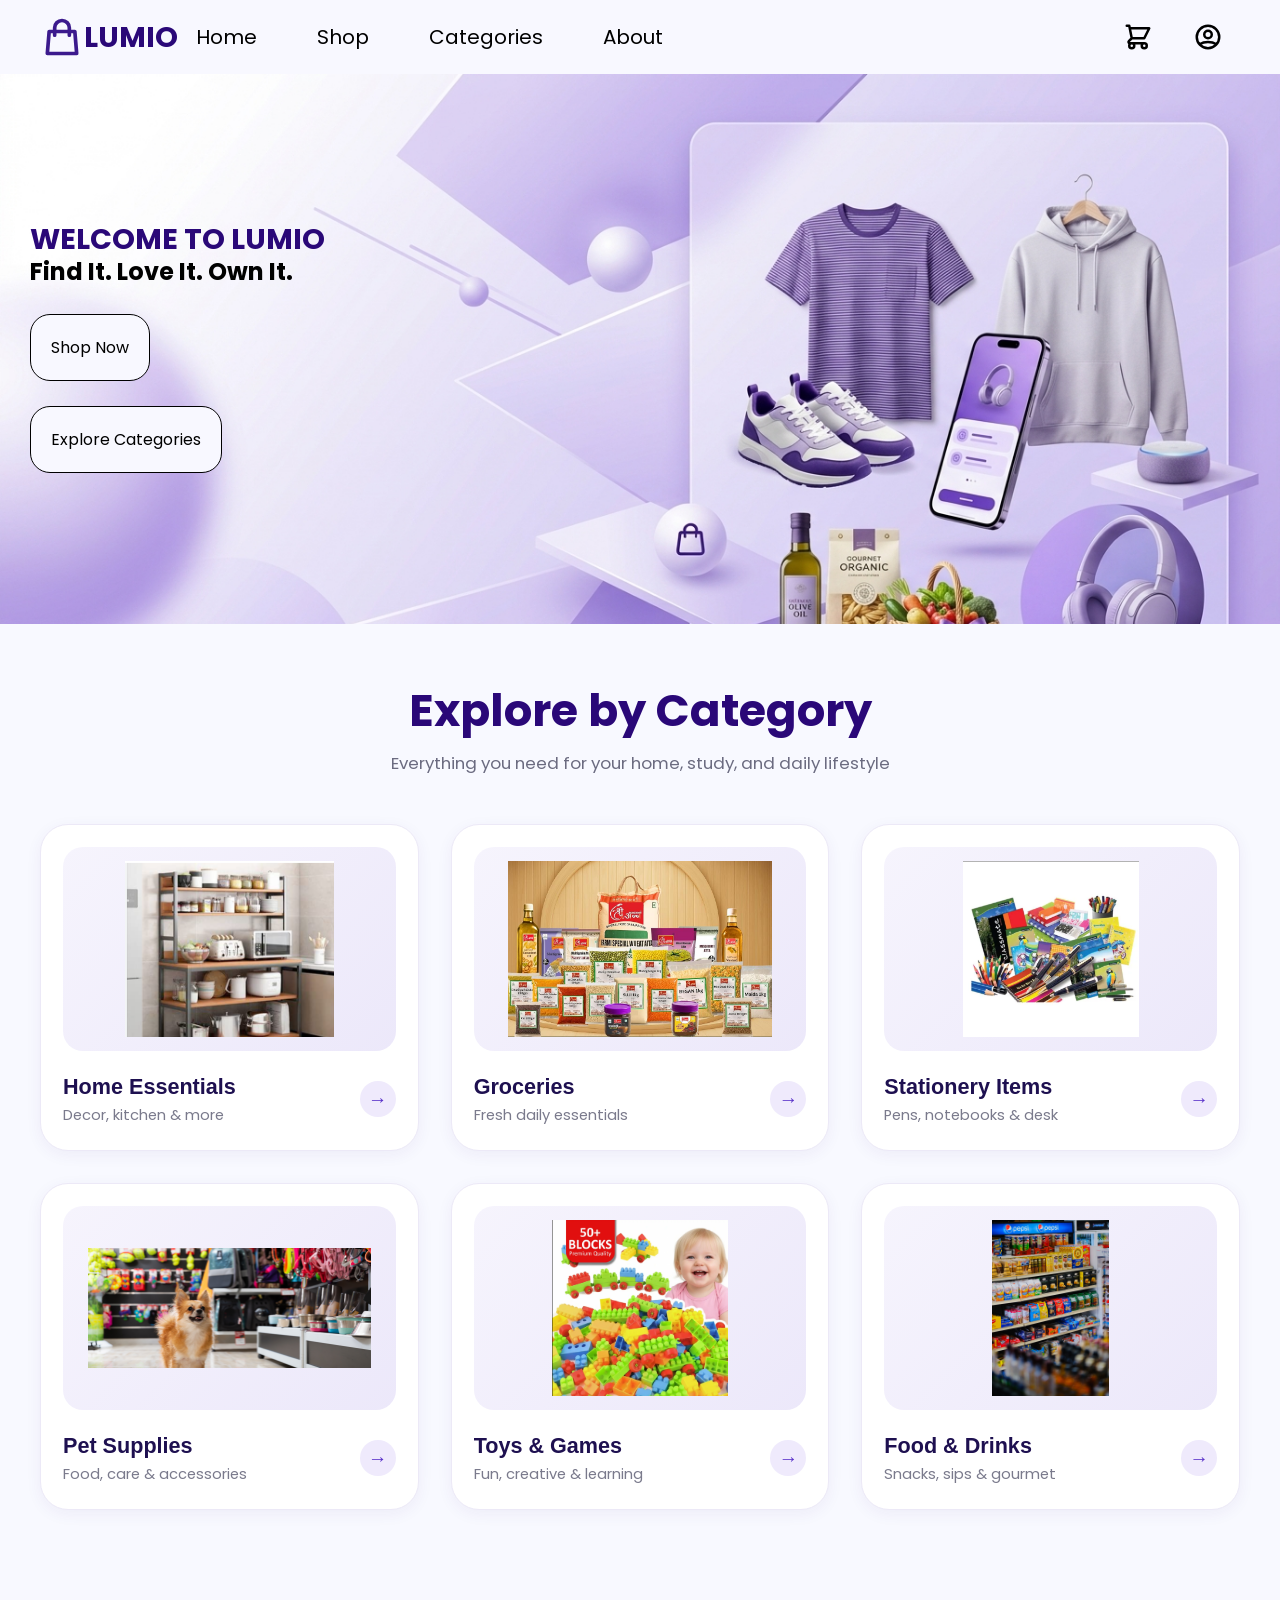
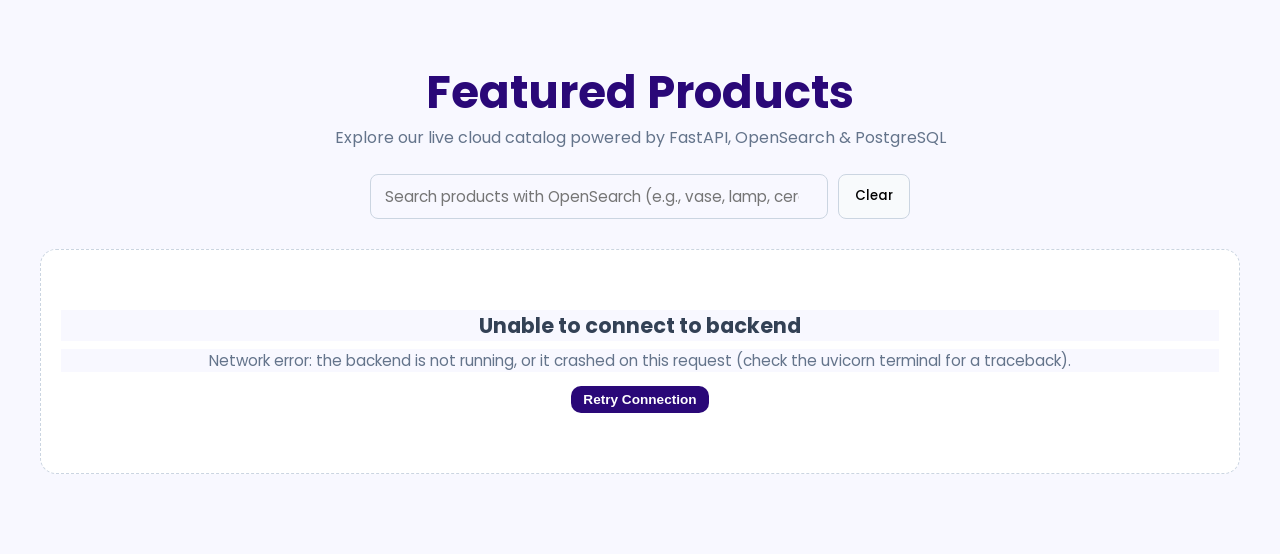
==== commit 685aef66: "Improved UI" ====
--- a/index.html
+++ b/index.html
@@ -134,7 +134,7 @@
 
     <a class="category-card" href="./public/food_drinks.html">
       <div class="category-img">
-        <img src="./assets/images/food_drinks.jpg" alt="Food and Drinks">
+        <img src="./assets/images/food_drinks.jpg" alt="Food and Beverages">
       </div>
       <div class="category-info">
         <div class="category-text">
--- a/styles.css
+++ b/styles.css
@@ -146,7 +146,7 @@
   text-align: center;
   font-size: 2.8rem;
   font-weight: 700;
-  color: #1e1050;
+  color: #2a0878;
   line-height: 1.2;
 }
 
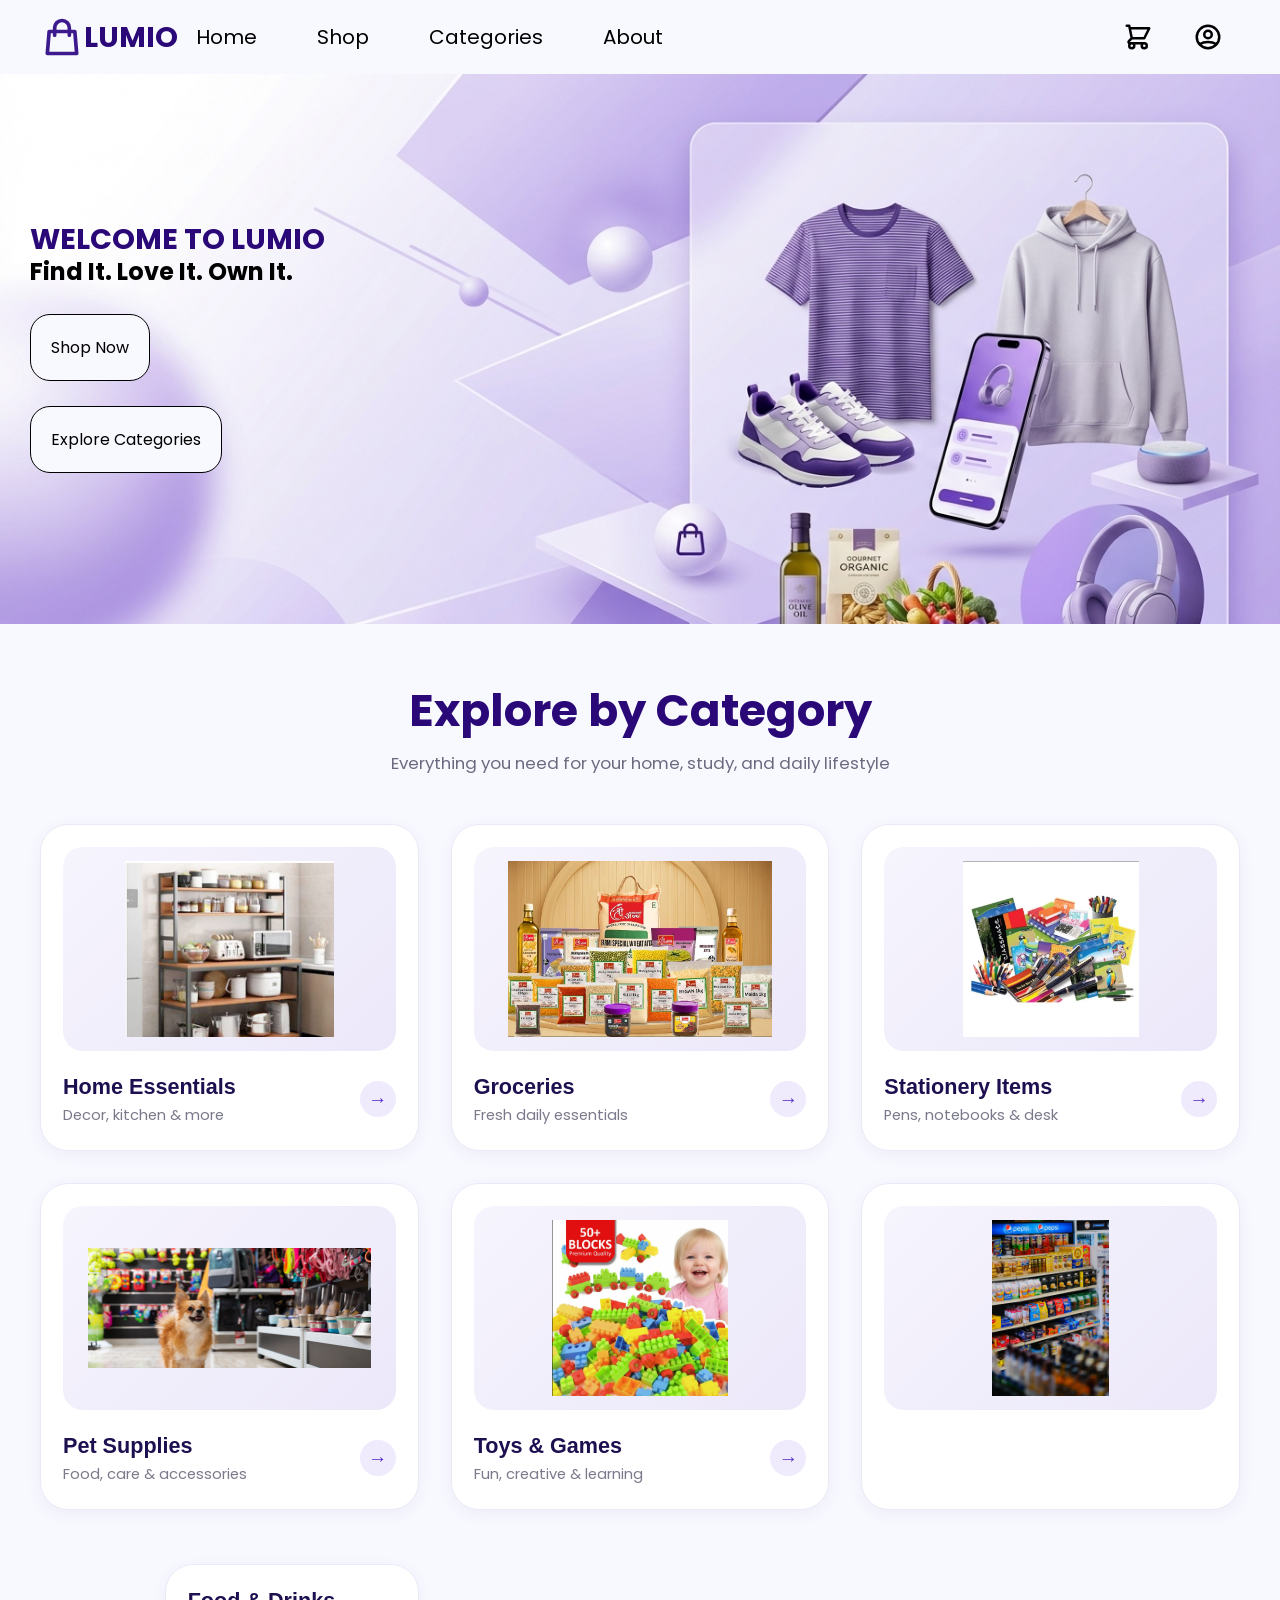
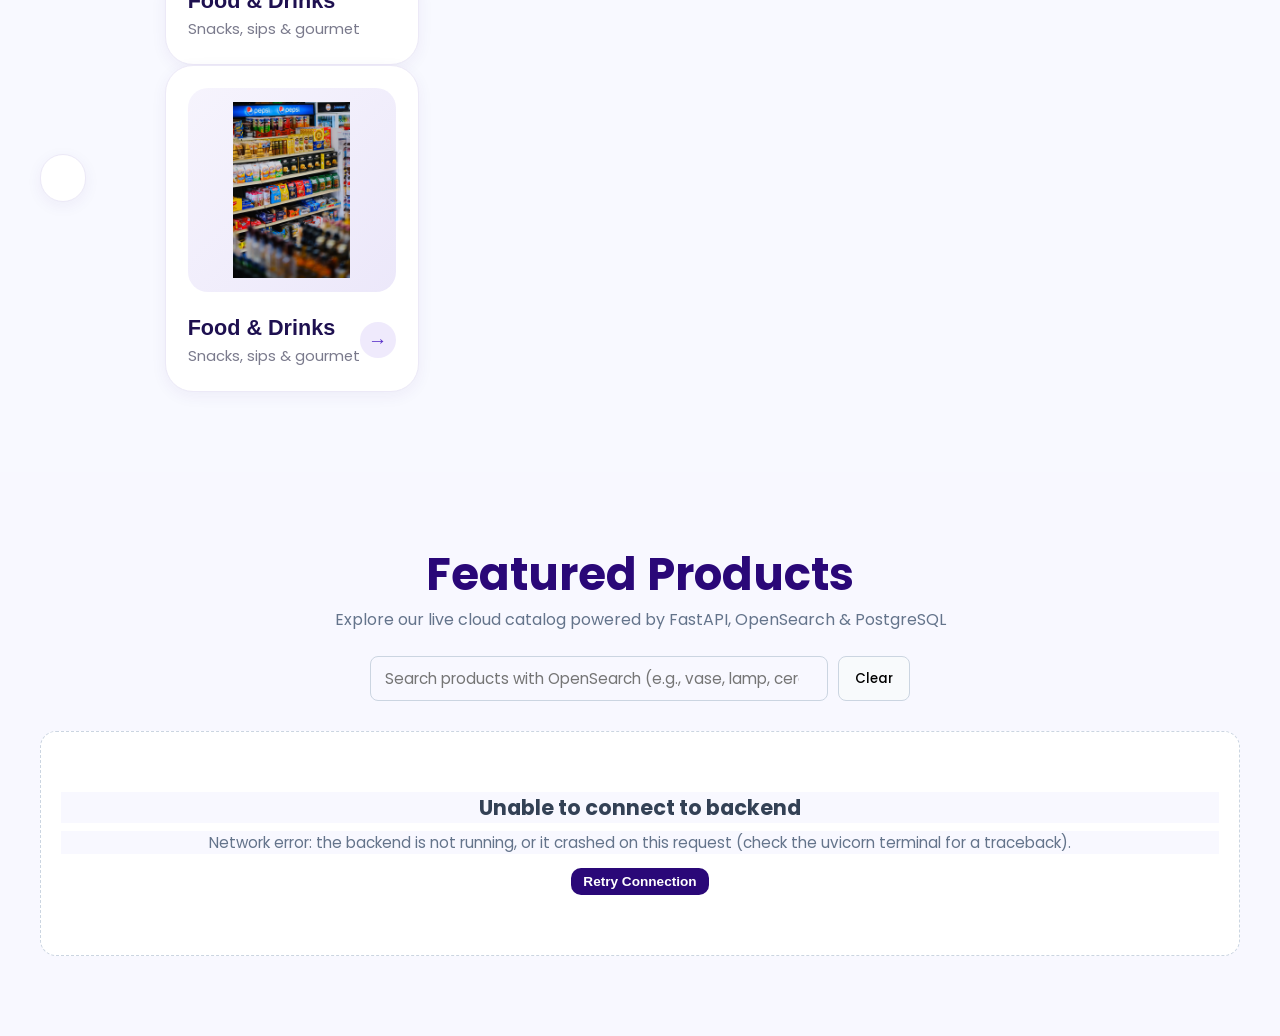
==== commit d2b9dd27: "Resolve merge conflicts" ====
--- a/index.html
+++ b/index.html
@@ -63,74 +63,74 @@
   </section>
 
   <section class="category-section">
-  <h2 class="category-heading">Explore by Category</h2>
-  <p class="category-subheading">Everything you need for your home, study, and daily lifestyle</p>
-
-  <div class="category-grid">
-    <a class="category-card" href="./public/home.html">
-      <div class="category-img">
-        <img src="./assets/images/home.png" alt="Home Essentials">
-      </div>
-      <div class="category-info">
-        <div class="category-text">
-          <h3>Home Essentials</h3>
-          <p>Decor, kitchen &amp; more</p>
-        </div>
-        <span class="category-arrow">→</span>
-      </div>
-    </a>
-
-    <a class="category-card" href="./public/groceries.html">
-      <div class="category-img">
-        <img src="./assets/images/groceries.jpg" alt="Groceries">
-      </div>
-      <div class="category-info">
-        <div class="category-text">
-          <h3>Groceries</h3>
-          <p>Fresh daily essentials</p>
-        </div>
-        <span class="category-arrow">→</span>
-      </div>
-    </a>
-
-    <a class="category-card" href="./public/stationery.html">
-      <div class="category-img">
-        <img src="./assets/images/stationery.png" alt="Stationery Items">
-      </div>
-      <div class="category-info">
-        <div class="category-text">
-          <h3>Stationery Items</h3>
-          <p>Pens, notebooks &amp; desk</p>
-        </div>
-        <span class="category-arrow">→</span>
-      </div>
-    </a>
-
-    <a class="category-card" href="./public/pet.html">
-      <div class="category-img">
-        <img src="./assets/images/pets.png" alt="Pet Supplies">
-      </div>
-      <div class="category-info">
-        <div class="category-text">
-          <h3>Pet Supplies</h3>
-          <p>Food, care &amp; accessories</p>
-        </div>
-        <span class="category-arrow">→</span>
-      </div>
-    </a>
-
-    <a class="category-card" href="./public/toys.html">
-      <div class="category-img">
-        <img src="./assets/images/toys.png" alt="Toys and Games">
-      </div>
-      <div class="category-info">
-        <div class="category-text">
-          <h3>Toys &amp; Games</h3>
-          <p>Fun, creative &amp; learning</p>
-        </div>
-        <span class="category-arrow">→</span>
-      </div>
-    </a>
+    <h2 class="category-heading">Explore by Category</h2>
+    <p class="category-subheading">Everything you need for your home, study, and daily lifestyle</p>
+
+    <div class="category-grid">
+      <a class="category-card" href="./public/home.html">
+        <div class="category-img">
+          <img src="./assets/images/home.png" alt="Home Essentials">
+        </div>
+        <div class="category-info">
+          <div class="category-text">
+            <h3>Home Essentials</h3>
+            <p>Decor, kitchen &amp; more</p>
+          </div>
+          <span class="category-arrow">→</span>
+        </div>
+      </a>
+
+      <a class="category-card" href="./public/groceries.html">
+        <div class="category-img">
+          <img src="./assets/images/groceries.jpg" alt="Groceries">
+        </div>
+        <div class="category-info">
+          <div class="category-text">
+            <h3>Groceries</h3>
+            <p>Fresh daily essentials</p>
+          </div>
+          <span class="category-arrow">→</span>
+        </div>
+      </a>
+
+      <a class="category-card" href="./public/stationery.html">
+        <div class="category-img">
+          <img src="./assets/images/stationery.png" alt="Stationery Items">
+        </div>
+        <div class="category-info">
+          <div class="category-text">
+            <h3>Stationery Items</h3>
+            <p>Pens, notebooks &amp; desk</p>
+          </div>
+          <span class="category-arrow">→</span>
+        </div>
+      </a>
+
+      <a class="category-card" href="./public/pet.html">
+        <div class="category-img">
+          <img src="./assets/images/pets.png" alt="Pet Supplies">
+        </div>
+        <div class="category-info">
+          <div class="category-text">
+            <h3>Pet Supplies</h3>
+            <p>Food, care &amp; accessories</p>
+          </div>
+          <span class="category-arrow">→</span>
+        </div>
+      </a>
+
+      <a class="category-card" href="./public/toys.html">
+        <div class="category-img">
+          <img src="./assets/images/toys.png" alt="Toys and Games">
+        </div>
+        <div class="category-info">
+          <div class="category-text">
+            <h3>Toys &amp; Games</h3>
+            <p>Fun, creative &amp; learning</p>
+          </div>
+          <span class="category-arrow">→</span>
+        </div>
+      </a>
 
     <a class="category-card" href="./public/food_drinks.html">
       <div class="category-img">
@@ -140,12 +140,20 @@
         <div class="category-text">
           <h3>Food &amp; Drinks</h3>
           <p>Snacks, sips &amp; gourmet</p>
-        </div>
-        <span class="category-arrow">→</span>
-      </div>
-    </a>
-  </div>
-</section>
+      <a class="category-card" href="./public/food_drinks.html">
+        <div class="category-img">
+          <img src="./assets/images/food_drinks.jpg" alt="Food and Drinks">
+        </div>
+        <div class="category-info">
+          <div class="category-text">
+            <h3>Food &amp; Drinks</h3>
+            <p>Snacks, sips &amp; gourmet</p>
+          </div>
+          <span class="category-arrow">→</span>
+        </div>
+      </a>
+    </div>
+  </section>
 
   <!-- Featured Products from Backend (PostgreSQL) -->
   <section class="main-content" id="featured-products" style="margin-top: 30px; margin-bottom: 80px; padding: 0 40px;">
@@ -174,6 +182,27 @@
     </div>
   </section>
 
+  <!-- Nearest Offline Retailer Fallback Modal -->
+  <div id="lumio-nearest-retailers-modal"
+    style="display:none; position:fixed; inset:0; background:rgba(15,23,42,0.55); z-index:9999; align-items:center; justify-content:center; padding:16px;">
+    <div
+      style="background:#fff; color:#0f172a; max-width:520px; width:100%; border-radius:12px; padding:20px; box-shadow:0 20px 40px rgba(0,0,0,0.2);">
+      <div style="display:flex; justify-content:space-between; align-items:center; gap:12px;">
+        <h3 id="lumio-nr-title" style="margin:0; font-size:1.1rem;">Nearby Offline Stores</h3>
+        <button type="button" id="lumio-nr-close"
+          style="border:none; background:#f1f5f9; border-radius:6px; padding:6px 10px; cursor:pointer; font-weight:600;">✕</button>
+      </div>
+      <p id="lumio-nr-status" style="margin:10px 0; font-size:0.9rem; color:#475569;"></p>
+      <div id="lumio-nr-list" style="display:flex; flex-direction:column; gap:10px; max-height:320px; overflow-y:auto;">
+      </div>
+      <div style="margin-top:14px; display:flex; justify-content:flex-end; gap:8px;">
+        <button type="button" id="lumio-nr-retry-loc"
+          style="padding:8px 12px; border:1px solid #cbd5e1; border-radius:8px; background:#fff; cursor:pointer;">Use My
+          Location</button>
+      </div>
+    </div>
+  </div>
+
   <!-- Full-Stack Backend Integration Scripts -->
   <script src="./assets/js/api.js"></script>
   <script src="./assets/js/lumio-ui.js"></script>
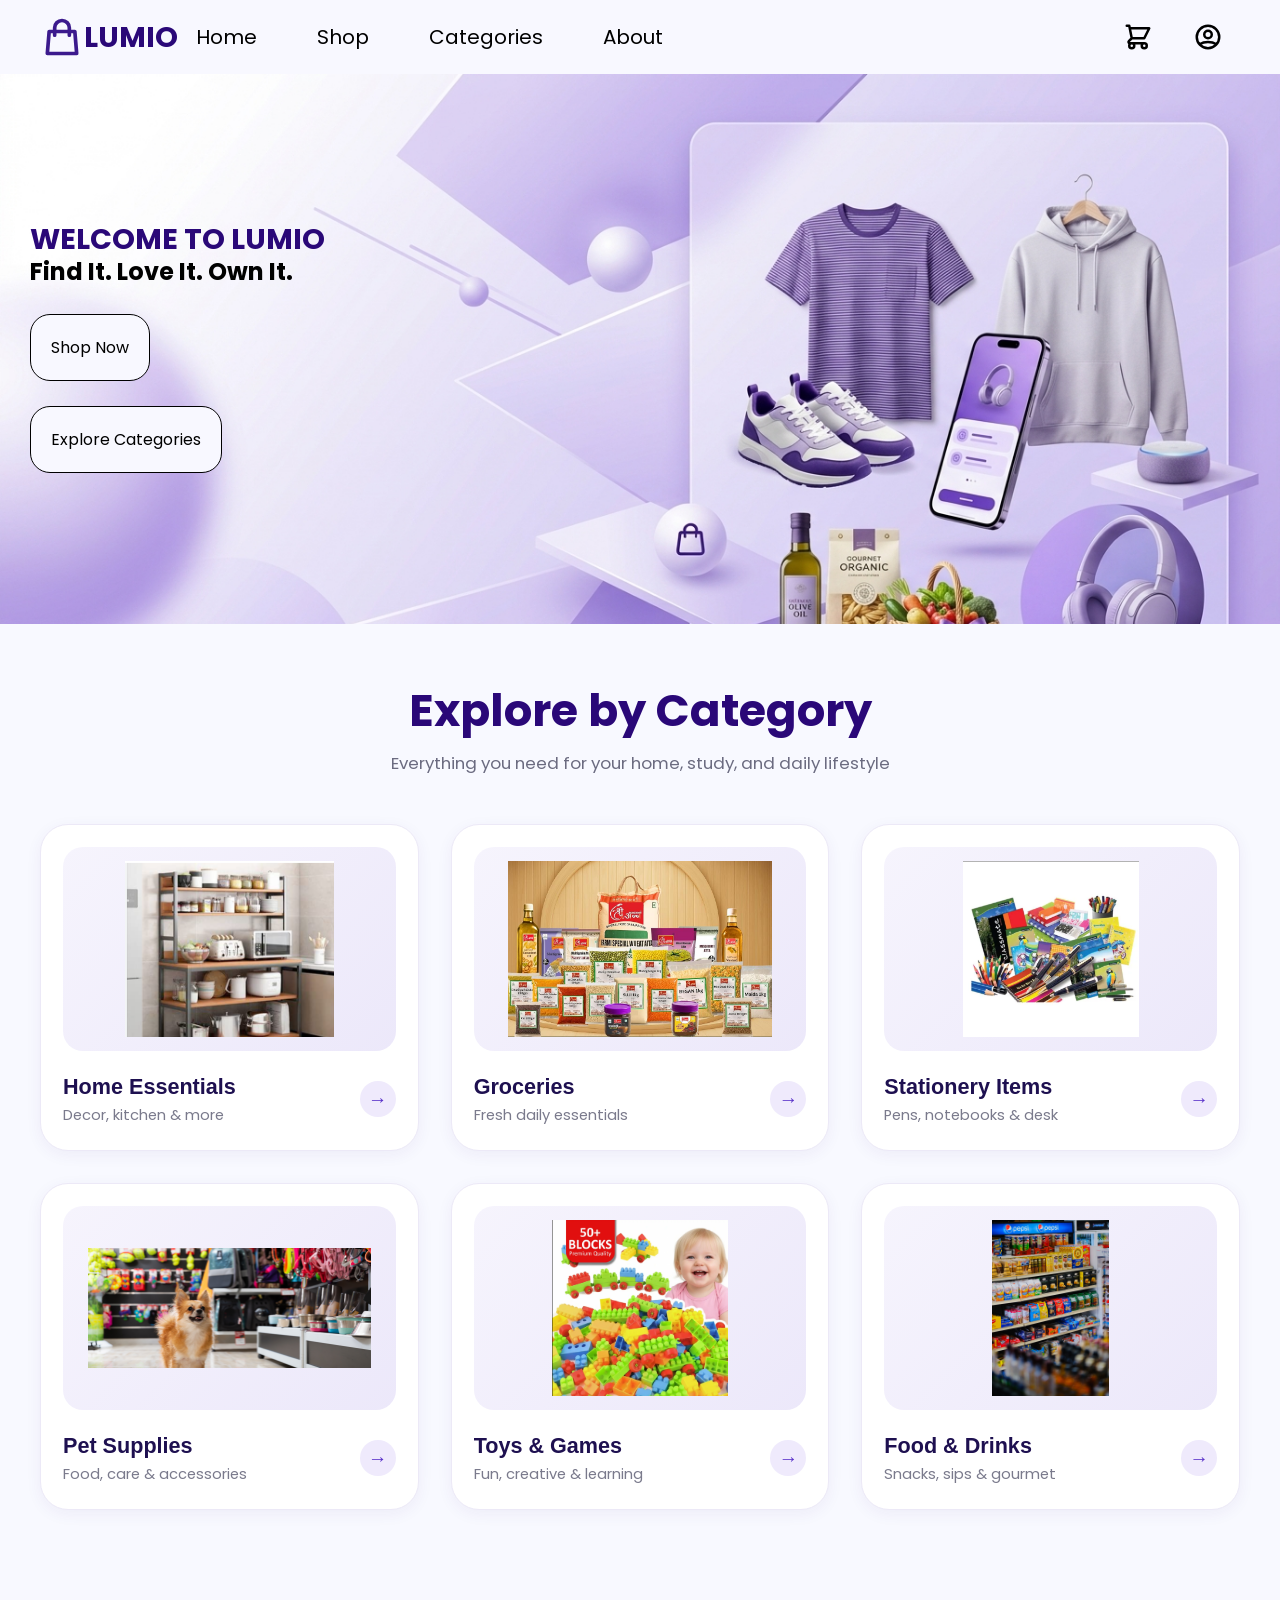
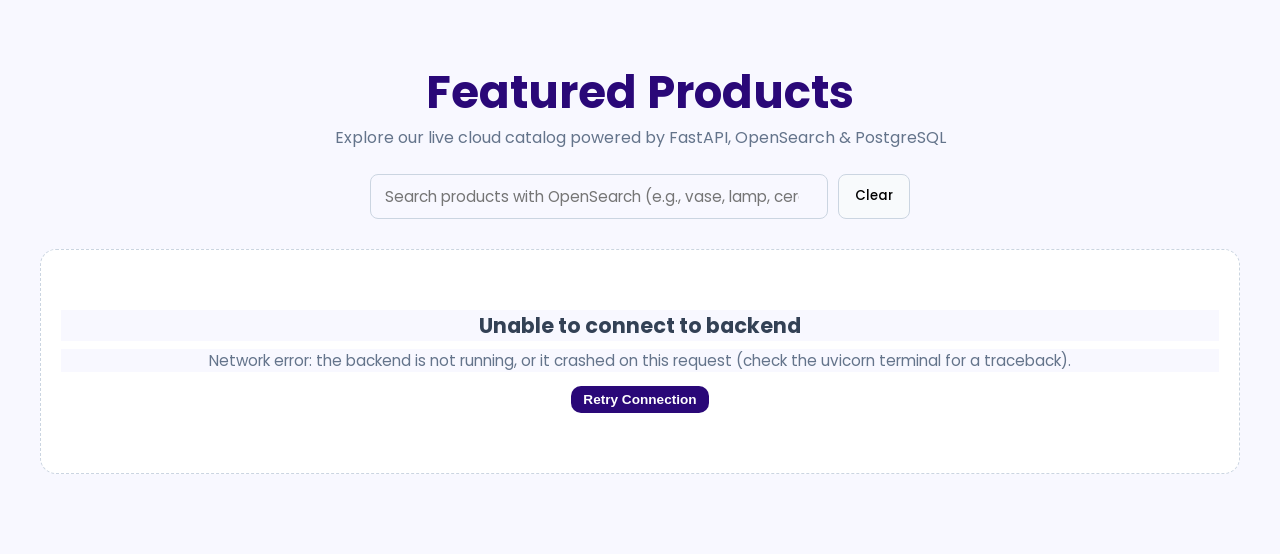
==== commit 5123cd7b: "Fixed the merge issue manually by changing the index file." ====
--- a/index.html
+++ b/index.html
@@ -132,14 +132,6 @@
         </div>
       </a>
 
-    <a class="category-card" href="./public/food_drinks.html">
-      <div class="category-img">
-        <img src="./assets/images/food_drinks.jpg" alt="Food and Beverages">
-      </div>
-      <div class="category-info">
-        <div class="category-text">
-          <h3>Food &amp; Drinks</h3>
-          <p>Snacks, sips &amp; gourmet</p>
       <a class="category-card" href="./public/food_drinks.html">
         <div class="category-img">
           <img src="./assets/images/food_drinks.jpg" alt="Food and Drinks">
